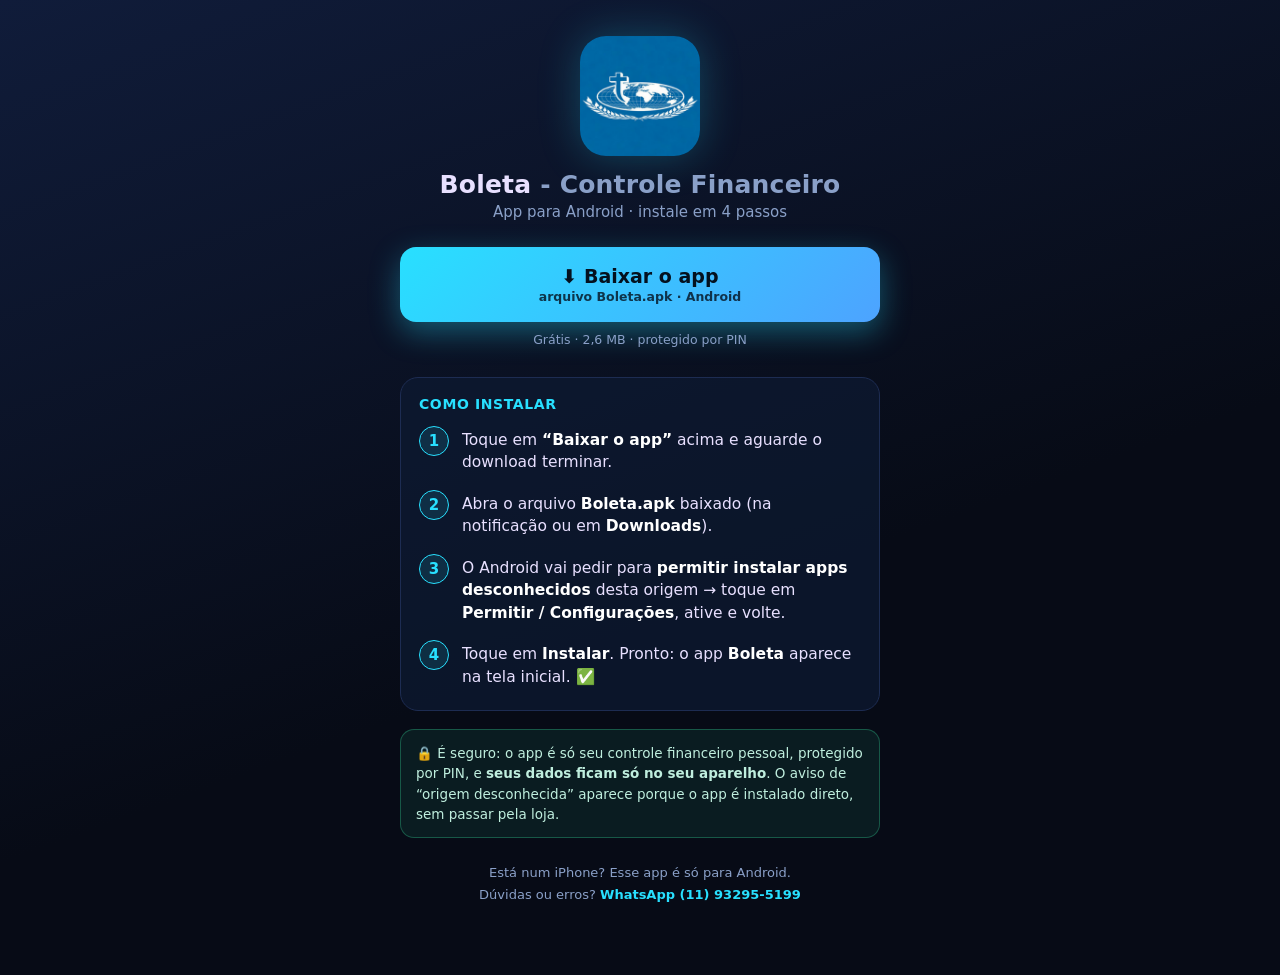
==== app/index.html @ b486fefc "Distribuicao do APK: pagina de instalacao /app, Boleta.apk hospedado e folheto do app para WhatsApp " ====
<!doctype html>
<html lang="pt-BR">
<head>
<meta charset="utf-8">
<meta name="viewport" content="width=device-width, initial-scale=1">
<meta name="theme-color" content="#070b16">
<title>Instalar o app Boleta - Controle Financeiro</title>
<style>
  :root{
    --bg:#070b16; --bg2:#0e1a33; --line:#1d2c52;
    --text:#e8e0ff; --dim:#8aa0c8; --neon:#28e0ff; --blue:#4da3ff;
    --pos:#36e0a0;
  }
  *{box-sizing:border-box}
  body{
    margin:0; font-family:system-ui,-apple-system,"Segoe UI",Roboto,sans-serif;
    color:var(--text);
    background:linear-gradient(160deg,#101c3a,#070b16 60%);
    min-height:100vh; padding:28px 18px 56px;
  }
  .wrap{max-width:480px; margin:0 auto}
  .logo{display:block; width:120px; height:120px; margin:8px auto 14px; border-radius:26px;
    box-shadow:0 0 40px rgba(40,224,255,.25)}
  h1{font-size:25px; text-align:center; margin:0 0 4px; letter-spacing:.2px}
  .sub{text-align:center; color:var(--dim); font-size:15px; margin:0 0 26px}
  .cta{
    display:flex; align-items:center; justify-content:center; gap:10px;
    background:linear-gradient(135deg,#28e0ff,#4da3ff); color:#04111f;
    font-weight:800; font-size:19px; text-decoration:none;
    padding:18px 20px; border-radius:16px; text-align:center;
    box-shadow:0 10px 30px rgba(40,224,255,.35);
  }
  .cta small{display:block; font-weight:600; font-size:12.5px; opacity:.8; margin-top:2px}
  .size{text-align:center; color:var(--dim); font-size:12.5px; margin:10px 0 30px}
  .card{background:rgba(14,26,51,.7); border:1px solid var(--line); border-radius:18px;
    padding:18px 18px 6px; margin-bottom:18px}
  .card h2{font-size:14px; letter-spacing:.6px; text-transform:uppercase;
    color:var(--neon); margin:0 0 14px}
  .step{display:flex; gap:13px; align-items:flex-start; margin-bottom:16px}
  .num{flex:none; width:30px; height:30px; border-radius:50%; background:rgba(40,224,255,.12);
    border:1px solid var(--neon); color:var(--neon); font-weight:800; font-size:15px;
    display:grid; place-items:center}
  .step p{margin:3px 0 0; font-size:15.5px; line-height:1.45}
  .step b{color:#fff}
  .tip{background:rgba(54,224,160,.08); border:1px solid rgba(54,224,160,.3);
    border-radius:14px; padding:13px 15px; color:#bfeede; font-size:13.5px; line-height:1.5; margin-bottom:18px}
  .foot{text-align:center; color:var(--dim); font-size:13px; line-height:1.7; margin-top:24px}
  .foot a{color:var(--neon); text-decoration:none; font-weight:700}
  .pos{color:var(--pos); font-weight:700}
</style>
</head>
<body>
  <div class="wrap">
    <img class="logo" src="../icons/icon-512-2.png" alt="Boleta">
    <h1>Boleta <span style="color:var(--dim);font-weight:600">- Controle Financeiro</span></h1>
    <p class="sub">App para Android · instale em 4 passos</p>

    <a class="cta" href="../Boleta.apk" download>
      <span>⬇️ Baixar o app
        <small>arquivo Boleta.apk · Android</small>
      </span>
    </a>
    <p class="size">Grátis · 2,6 MB · protegido por PIN</p>

    <div class="card">
      <h2>Como instalar</h2>
      <div class="step"><div class="num">1</div><p>Toque em <b>“Baixar o app”</b> acima e aguarde o download terminar.</p></div>
      <div class="step"><div class="num">2</div><p>Abra o arquivo <b>Boleta.apk</b> baixado (na notificação ou em <b>Downloads</b>).</p></div>
      <div class="step"><div class="num">3</div><p>O Android vai pedir para <b>permitir instalar apps desconhecidos</b> desta origem → toque em <b>Permitir / Configurações</b>, ative e volte.</p></div>
      <div class="step"><div class="num">4</div><p>Toque em <b>Instalar</b>. Pronto: o app <b class="pos">Boleta</b> aparece na tela inicial. ✅</p></div>
    </div>

    <div class="tip">
      🔒 É seguro: o app é só seu controle financeiro pessoal, protegido por PIN, e <b>seus dados ficam só no seu aparelho</b>. O aviso de “origem desconhecida” aparece porque o app é instalado direto, sem passar pela loja.
    </div>

    <p class="foot">
      Está num iPhone? Esse app é só para Android.<br>
      Dúvidas ou erros? <a href="https://wa.me/5511932955199?text=Ol%C3%A1!%20Sobre%20o%20app%20Boleta%3A%20">WhatsApp (11) 93295-5199</a>
    </p>
  </div>
</body>
</html>
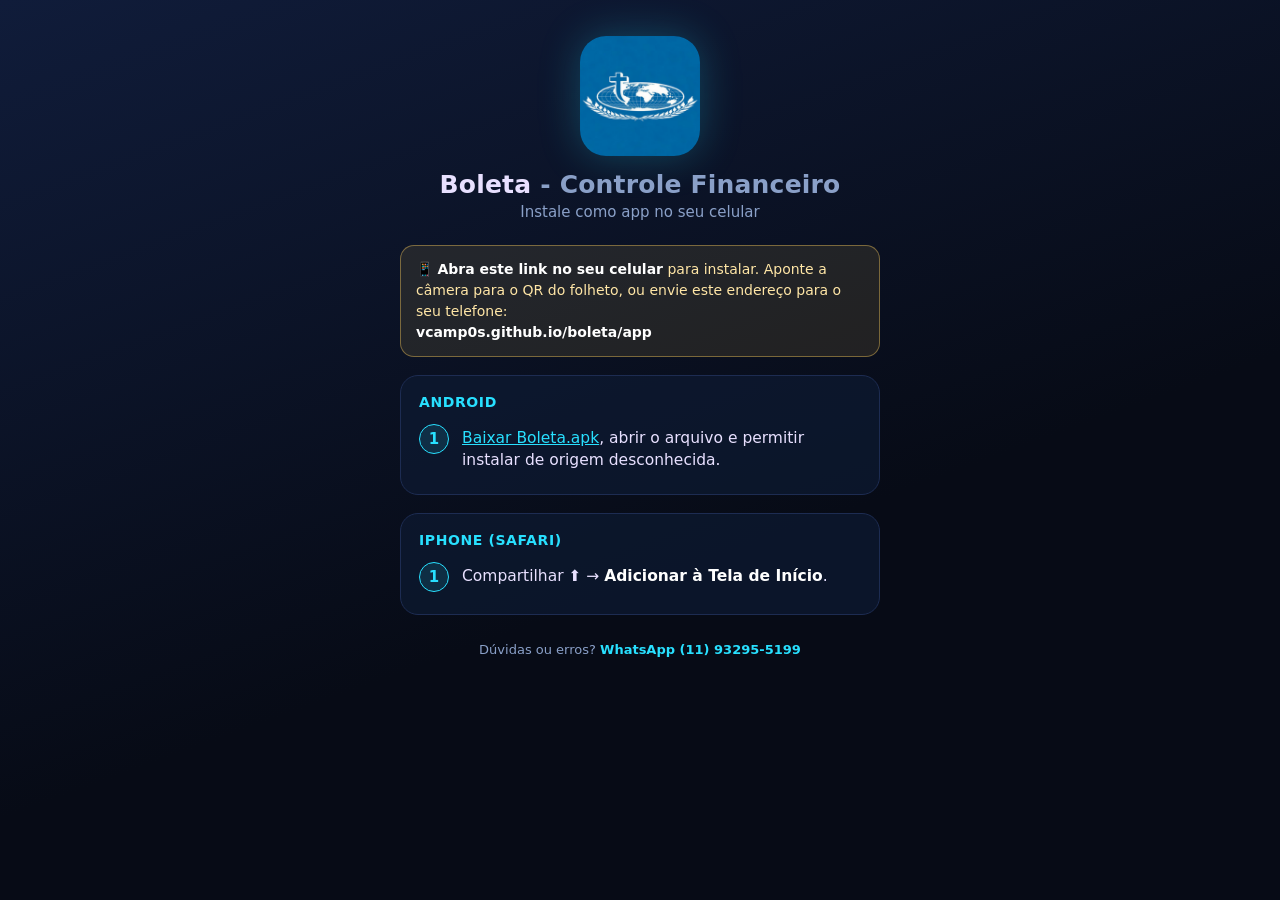
==== commit 0a4363e1: "iOS: meta tags de tela cheia (Adicionar a Tela de Inicio via Safari); pagina /app detecta o aparelho" ====
--- a/app/index.html
+++ b/app/index.html
@@ -9,7 +9,7 @@
   :root{
     --bg:#070b16; --bg2:#0e1a33; --line:#1d2c52;
     --text:#e8e0ff; --dim:#8aa0c8; --neon:#28e0ff; --blue:#4da3ff;
-    --pos:#36e0a0;
+    --pos:#36e0a0; --warn:#ffcf5c;
   }
   *{box-sizing:border-box}
   body{
@@ -22,7 +22,12 @@
   .logo{display:block; width:120px; height:120px; margin:8px auto 14px; border-radius:26px;
     box-shadow:0 0 40px rgba(40,224,255,.25)}
   h1{font-size:25px; text-align:center; margin:0 0 4px; letter-spacing:.2px}
-  .sub{text-align:center; color:var(--dim); font-size:15px; margin:0 0 26px}
+  .sub{text-align:center; color:var(--dim); font-size:15px; margin:0 0 24px}
+  .plat{display:none}
+  .plat.on{display:block}
+  .ptitle{text-align:center; font-size:13px; letter-spacing:.6px; text-transform:uppercase;
+    color:var(--dim); margin:0 0 16px}
+  .ptitle b{color:var(--neon)}
   .cta{
     display:flex; align-items:center; justify-content:center; gap:10px;
     background:linear-gradient(135deg,#28e0ff,#4da3ff); color:#04111f;
@@ -31,7 +36,7 @@
     box-shadow:0 10px 30px rgba(40,224,255,.35);
   }
   .cta small{display:block; font-weight:600; font-size:12.5px; opacity:.8; margin-top:2px}
-  .size{text-align:center; color:var(--dim); font-size:12.5px; margin:10px 0 30px}
+  .size{text-align:center; color:var(--dim); font-size:12.5px; margin:10px 0 26px}
   .card{background:rgba(14,26,51,.7); border:1px solid var(--line); border-radius:18px;
     padding:18px 18px 6px; margin-bottom:18px}
   .card h2{font-size:14px; letter-spacing:.6px; text-transform:uppercase;
@@ -42,42 +47,112 @@
     display:grid; place-items:center}
   .step p{margin:3px 0 0; font-size:15.5px; line-height:1.45}
   .step b{color:#fff}
+  .warn{background:rgba(255,207,92,.1); border:1px solid rgba(255,207,92,.4);
+    border-radius:14px; padding:13px 15px; color:#ffe6a6; font-size:14px; line-height:1.5; margin-bottom:18px}
+  .warn b{color:#fff}
   .tip{background:rgba(54,224,160,.08); border:1px solid rgba(54,224,160,.3);
     border-radius:14px; padding:13px 15px; color:#bfeede; font-size:13.5px; line-height:1.5; margin-bottom:18px}
   .foot{text-align:center; color:var(--dim); font-size:13px; line-height:1.7; margin-top:24px}
   .foot a{color:var(--neon); text-decoration:none; font-weight:700}
   .pos{color:var(--pos); font-weight:700}
+  .switch{text-align:center; margin-top:18px; font-size:13.5px}
+  .switch a{color:var(--blue); text-decoration:none}
 </style>
 </head>
 <body>
   <div class="wrap">
     <img class="logo" src="../icons/icon-512-2.png" alt="Boleta">
     <h1>Boleta <span style="color:var(--dim);font-weight:600">- Controle Financeiro</span></h1>
-    <p class="sub">App para Android · instale em 4 passos</p>
+    <p class="sub">Instale como app no seu celular</p>
 
-    <a class="cta" href="../Boleta.apk" download>
-      <span>⬇️ Baixar o app
-        <small>arquivo Boleta.apk · Android</small>
-      </span>
-    </a>
-    <p class="size">Grátis · 2,6 MB · protegido por PIN</p>
+    <!-- ============ ANDROID ============ -->
+    <section id="android" class="plat">
+      <p class="ptitle">No seu <b>Android</b></p>
+      <a class="cta" href="../Boleta.apk" download>
+        <span>⬇️ Baixar o app
+          <small>arquivo Boleta.apk · Android</small>
+        </span>
+      </a>
+      <p class="size">Grátis · 2,6 MB · protegido por PIN</p>
+      <div class="card">
+        <h2>Como instalar</h2>
+        <div class="step"><div class="num">1</div><p>Toque em <b>“Baixar o app”</b> acima e aguarde o download.</p></div>
+        <div class="step"><div class="num">2</div><p>Abra o arquivo <b>Boleta.apk</b> (na notificação ou em <b>Downloads</b>).</p></div>
+        <div class="step"><div class="num">3</div><p>Permita <b>instalar apps desconhecidos</b> desta origem → ative e volte.</p></div>
+        <div class="step"><div class="num">4</div><p>Toque em <b>Instalar</b>. Pronto: o app <b class="pos">Boleta</b> aparece na tela inicial. ✅</p></div>
+      </div>
+    </section>
 
-    <div class="card">
-      <h2>Como instalar</h2>
-      <div class="step"><div class="num">1</div><p>Toque em <b>“Baixar o app”</b> acima e aguarde o download terminar.</p></div>
-      <div class="step"><div class="num">2</div><p>Abra o arquivo <b>Boleta.apk</b> baixado (na notificação ou em <b>Downloads</b>).</p></div>
-      <div class="step"><div class="num">3</div><p>O Android vai pedir para <b>permitir instalar apps desconhecidos</b> desta origem → toque em <b>Permitir / Configurações</b>, ative e volte.</p></div>
-      <div class="step"><div class="num">4</div><p>Toque em <b>Instalar</b>. Pronto: o app <b class="pos">Boleta</b> aparece na tela inicial. ✅</p></div>
-    </div>
+    <!-- ============ iPHONE / iOS ============ -->
+    <section id="ios" class="plat">
+      <p class="ptitle">No seu <b>iPhone</b></p>
+      <div class="warn" id="ios-safari-warn">
+        ⚠️ <b>Precisa ser no Safari.</b> Se você abriu pelo WhatsApp, Instagram ou Chrome,
+        toque no menu <b>(•••)</b> ou no ícone de compartilhar e escolha <b>“Abrir no Safari”</b> antes de continuar.
+      </div>
+      <div class="card">
+        <h2>Adicionar à tela de início</h2>
+        <div class="step"><div class="num">1</div><p>No <b>Safari</b>, toque no botão <b>Compartilhar</b> — o quadradinho com uma <b>seta pra cima ⬆️</b> (na barra de baixo).</p></div>
+        <div class="step"><div class="num">2</div><p>Role para baixo e toque em <b>“Adicionar à Tela de Início”</b>.</p></div>
+        <div class="step"><div class="num">3</div><p>Toque em <b>“Adicionar”</b> no canto superior direito.</p></div>
+        <div class="step"><div class="num">4</div><p>Pronto: o ícone do <b class="pos">Boleta</b> aparece na tela e abre como app, em tela cheia. ✅</p></div>
+      </div>
+      <div class="tip">
+        🍎 No iPhone, o app é instalado direto pelo Safari (a Apple não permite baixar arquivo de app por fora da loja). Funciona offline e fica protegido por PIN.
+      </div>
+    </section>
 
-    <div class="tip">
-      🔒 É seguro: o app é só seu controle financeiro pessoal, protegido por PIN, e <b>seus dados ficam só no seu aparelho</b>. O aviso de “origem desconhecida” aparece porque o app é instalado direto, sem passar pela loja.
-    </div>
+    <!-- ============ DESKTOP / OUTROS ============ -->
+    <section id="other" class="plat">
+      <div class="warn">
+        📱 <b>Abra este link no seu celular</b> para instalar. Aponte a câmera para o QR do folheto,
+        ou envie este endereço para o seu telefone:
+        <br><b>vcamp0s.github.io/boleta/app</b>
+      </div>
+      <div class="card">
+        <h2>Android</h2>
+        <div class="step"><div class="num">1</div><p><a style="color:var(--neon)" href="../Boleta.apk" download>Baixar Boleta.apk</a>, abrir o arquivo e permitir instalar de origem desconhecida.</p></div>
+      </div>
+      <div class="card">
+        <h2>iPhone (Safari)</h2>
+        <div class="step"><div class="num">1</div><p>Compartilhar ⬆️ → <b>Adicionar à Tela de Início</b>.</p></div>
+      </div>
+    </section>
+
+    <p class="switch" id="switch"></p>
 
     <p class="foot">
-      Está num iPhone? Esse app é só para Android.<br>
       Dúvidas ou erros? <a href="https://wa.me/5511932955199?text=Ol%C3%A1!%20Sobre%20o%20app%20Boleta%3A%20">WhatsApp (11) 93295-5199</a>
     </p>
   </div>
+
+  <script>
+    (function(){
+      var ua = navigator.userAgent || '';
+      var isIOS = /iPad|iPhone|iPod/.test(ua) ||
+                  (navigator.platform === 'MacIntel' && navigator.maxTouchPoints > 1);
+      var isAndroid = /Android/.test(ua);
+      var show = isAndroid ? 'android' : (isIOS ? 'ios' : 'other');
+      document.getElementById(show).classList.add('on');
+
+      // No iOS, esconde o aviso "abra no Safari" se já estiver no Safari de verdade
+      if (isIOS) {
+        var inSafari = /Safari/.test(ua) && !/CriOS|FxiOS|EdgiOS|GSA|FBAN|FBAV|Instagram|Line|MicroMessenger/.test(ua);
+        // Em standalone (já adicionado) ou Safari puro, o aviso é menos necessário, mas mantemos
+        // por segurança porque o WebView do WhatsApp também contém "Safari".
+      }
+
+      // Link para ver os passos do outro sistema
+      var sw = document.getElementById('switch');
+      if (show === 'android') sw.innerHTML = 'Está num iPhone? <a href="#" data-go="ios">Ver passos do iPhone</a>';
+      else if (show === 'ios') sw.innerHTML = 'Está num Android? <a href="#" data-go="android">Ver passos do Android</a>';
+      sw.addEventListener('click', function(e){
+        var t = e.target.closest('[data-go]'); if(!t) return; e.preventDefault();
+        document.querySelectorAll('.plat').forEach(function(s){ s.classList.remove('on'); });
+        document.getElementById(t.dataset.go).classList.add('on');
+        sw.innerHTML = '<a href="#" data-go="'+show+'">Voltar</a>';
+      });
+    })();
+  </script>
 </body>
 </html>
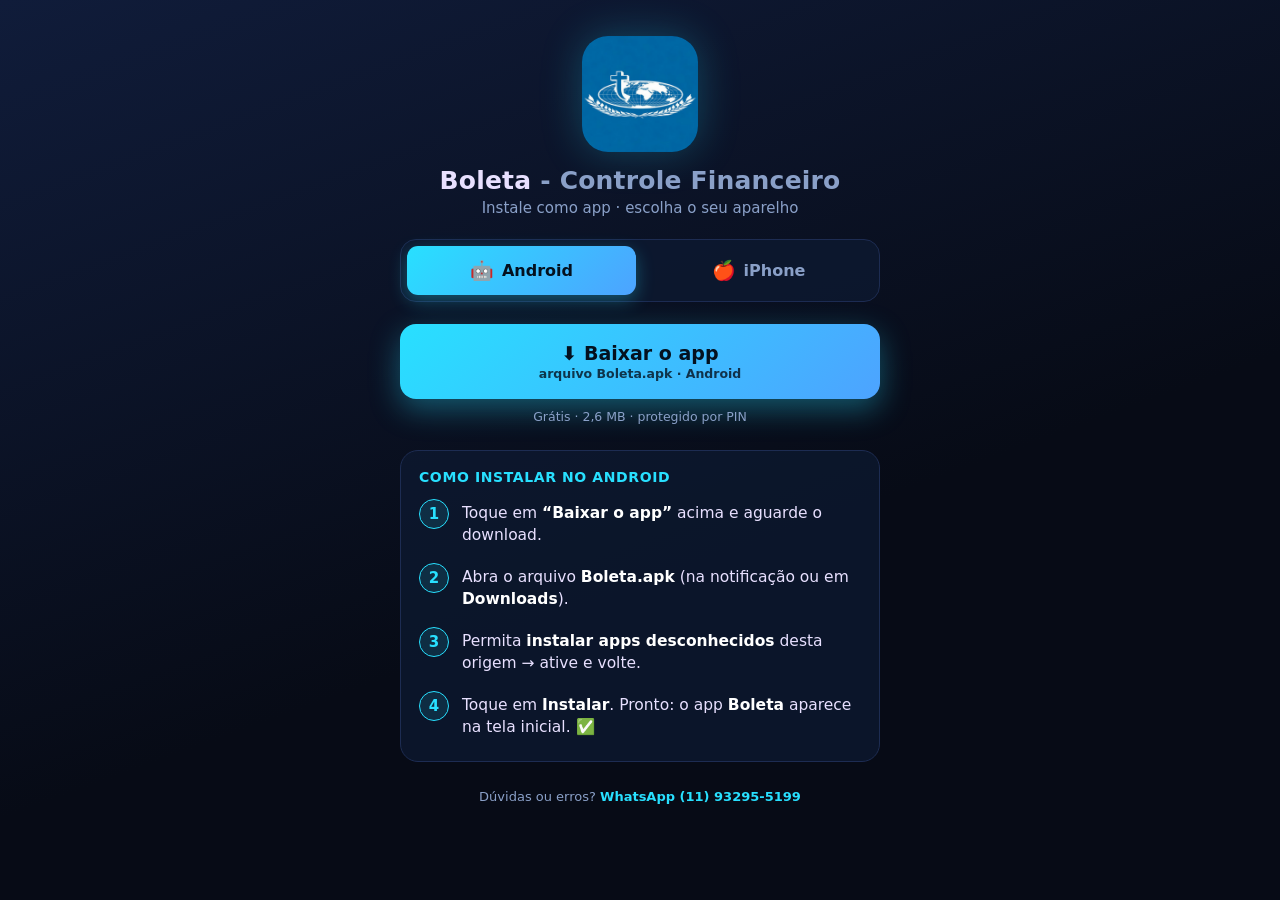
==== commit f9c94b75: "Folheto unico: pagina /app com seletor Android/iPhone (botoes) mostrando o passo a passo certo; um s" ====
--- a/app/index.html
+++ b/app/index.html
@@ -19,15 +19,24 @@
     min-height:100vh; padding:28px 18px 56px;
   }
   .wrap{max-width:480px; margin:0 auto}
-  .logo{display:block; width:120px; height:120px; margin:8px auto 14px; border-radius:26px;
+  .logo{display:block; width:116px; height:116px; margin:8px auto 14px; border-radius:26px;
     box-shadow:0 0 40px rgba(40,224,255,.25)}
   h1{font-size:25px; text-align:center; margin:0 0 4px; letter-spacing:.2px}
-  .sub{text-align:center; color:var(--dim); font-size:15px; margin:0 0 24px}
+  .sub{text-align:center; color:var(--dim); font-size:15px; margin:0 0 22px}
+
+  /* seletor Android / iPhone */
+  .toggle{display:flex; gap:8px; background:rgba(14,26,51,.7); border:1px solid var(--line);
+    border-radius:16px; padding:6px; margin:0 0 22px}
+  .tg{flex:1; display:flex; align-items:center; justify-content:center; gap:8px;
+    background:transparent; color:var(--dim); border:0; cursor:pointer;
+    font-family:inherit; font-size:16px; font-weight:700; padding:13px 8px; border-radius:11px;
+    transition:.15s}
+  .tg .ic{font-size:19px}
+  .tg.on{background:linear-gradient(135deg,#28e0ff,#4da3ff); color:#04111f;
+    box-shadow:0 6px 18px rgba(40,224,255,.3)}
+
   .plat{display:none}
   .plat.on{display:block}
-  .ptitle{text-align:center; font-size:13px; letter-spacing:.6px; text-transform:uppercase;
-    color:var(--dim); margin:0 0 16px}
-  .ptitle b{color:var(--neon)}
   .cta{
     display:flex; align-items:center; justify-content:center; gap:10px;
     background:linear-gradient(135deg,#28e0ff,#4da3ff); color:#04111f;
@@ -55,19 +64,22 @@
   .foot{text-align:center; color:var(--dim); font-size:13px; line-height:1.7; margin-top:24px}
   .foot a{color:var(--neon); text-decoration:none; font-weight:700}
   .pos{color:var(--pos); font-weight:700}
-  .switch{text-align:center; margin-top:18px; font-size:13.5px}
-  .switch a{color:var(--blue); text-decoration:none}
 </style>
 </head>
 <body>
   <div class="wrap">
     <img class="logo" src="../icons/icon-512-2.png" alt="Boleta">
     <h1>Boleta <span style="color:var(--dim);font-weight:600">- Controle Financeiro</span></h1>
-    <p class="sub">Instale como app no seu celular</p>
+    <p class="sub">Instale como app · escolha o seu aparelho</p>
+
+    <!-- SELETOR -->
+    <div class="toggle" role="tablist">
+      <button class="tg" data-p="android"><span class="ic">🤖</span> Android</button>
+      <button class="tg" data-p="ios"><span class="ic">🍎</span> iPhone</button>
+    </div>
 
     <!-- ============ ANDROID ============ -->
     <section id="android" class="plat">
-      <p class="ptitle">No seu <b>Android</b></p>
       <a class="cta" href="../Boleta.apk" download>
         <span>⬇️ Baixar o app
           <small>arquivo Boleta.apk · Android</small>
@@ -75,7 +87,7 @@
       </a>
       <p class="size">Grátis · 2,6 MB · protegido por PIN</p>
       <div class="card">
-        <h2>Como instalar</h2>
+        <h2>Como instalar no Android</h2>
         <div class="step"><div class="num">1</div><p>Toque em <b>“Baixar o app”</b> acima e aguarde o download.</p></div>
         <div class="step"><div class="num">2</div><p>Abra o arquivo <b>Boleta.apk</b> (na notificação ou em <b>Downloads</b>).</p></div>
         <div class="step"><div class="num">3</div><p>Permita <b>instalar apps desconhecidos</b> desta origem → ative e volte.</p></div>
@@ -83,15 +95,14 @@
       </div>
     </section>
 
-    <!-- ============ iPHONE / iOS ============ -->
+    <!-- ============ iPHONE ============ -->
     <section id="ios" class="plat">
-      <p class="ptitle">No seu <b>iPhone</b></p>
-      <div class="warn" id="ios-safari-warn">
+      <div class="warn">
         ⚠️ <b>Precisa ser no Safari.</b> Se você abriu pelo WhatsApp, Instagram ou Chrome,
         toque no menu <b>(•••)</b> ou no ícone de compartilhar e escolha <b>“Abrir no Safari”</b> antes de continuar.
       </div>
       <div class="card">
-        <h2>Adicionar à tela de início</h2>
+        <h2>Como instalar no iPhone</h2>
         <div class="step"><div class="num">1</div><p>No <b>Safari</b>, toque no botão <b>Compartilhar</b> — o quadradinho com uma <b>seta pra cima ⬆️</b> (na barra de baixo).</p></div>
         <div class="step"><div class="num">2</div><p>Role para baixo e toque em <b>“Adicionar à Tela de Início”</b>.</p></div>
         <div class="step"><div class="num">3</div><p>Toque em <b>“Adicionar”</b> no canto superior direito.</p></div>
@@ -101,25 +112,6 @@
         🍎 No iPhone, o app é instalado direto pelo Safari (a Apple não permite baixar arquivo de app por fora da loja). Funciona offline e fica protegido por PIN.
       </div>
     </section>
-
-    <!-- ============ DESKTOP / OUTROS ============ -->
-    <section id="other" class="plat">
-      <div class="warn">
-        📱 <b>Abra este link no seu celular</b> para instalar. Aponte a câmera para o QR do folheto,
-        ou envie este endereço para o seu telefone:
-        <br><b>vcamp0s.github.io/boleta/app</b>
-      </div>
-      <div class="card">
-        <h2>Android</h2>
-        <div class="step"><div class="num">1</div><p><a style="color:var(--neon)" href="../Boleta.apk" download>Baixar Boleta.apk</a>, abrir o arquivo e permitir instalar de origem desconhecida.</p></div>
-      </div>
-      <div class="card">
-        <h2>iPhone (Safari)</h2>
-        <div class="step"><div class="num">1</div><p>Compartilhar ⬆️ → <b>Adicionar à Tela de Início</b>.</p></div>
-      </div>
-    </section>
-
-    <p class="switch" id="switch"></p>
 
     <p class="foot">
       Dúvidas ou erros? <a href="https://wa.me/5511932955199?text=Ol%C3%A1!%20Sobre%20o%20app%20Boleta%3A%20">WhatsApp (11) 93295-5199</a>
@@ -131,27 +123,17 @@
       var ua = navigator.userAgent || '';
       var isIOS = /iPad|iPhone|iPod/.test(ua) ||
                   (navigator.platform === 'MacIntel' && navigator.maxTouchPoints > 1);
-      var isAndroid = /Android/.test(ua);
-      var show = isAndroid ? 'android' : (isIOS ? 'ios' : 'other');
-      document.getElementById(show).classList.add('on');
+      var initial = isIOS ? 'ios' : 'android';
 
-      // No iOS, esconde o aviso "abra no Safari" se já estiver no Safari de verdade
-      if (isIOS) {
-        var inSafari = /Safari/.test(ua) && !/CriOS|FxiOS|EdgiOS|GSA|FBAN|FBAV|Instagram|Line|MicroMessenger/.test(ua);
-        // Em standalone (já adicionado) ou Safari puro, o aviso é menos necessário, mas mantemos
-        // por segurança porque o WebView do WhatsApp também contém "Safari".
+      function select(p){
+        document.querySelectorAll('.plat').forEach(function(s){ s.classList.remove('on'); });
+        document.querySelectorAll('.tg').forEach(function(b){ b.classList.toggle('on', b.dataset.p === p); });
+        document.getElementById(p).classList.add('on');
       }
-
-      // Link para ver os passos do outro sistema
-      var sw = document.getElementById('switch');
-      if (show === 'android') sw.innerHTML = 'Está num iPhone? <a href="#" data-go="ios">Ver passos do iPhone</a>';
-      else if (show === 'ios') sw.innerHTML = 'Está num Android? <a href="#" data-go="android">Ver passos do Android</a>';
-      sw.addEventListener('click', function(e){
-        var t = e.target.closest('[data-go]'); if(!t) return; e.preventDefault();
-        document.querySelectorAll('.plat').forEach(function(s){ s.classList.remove('on'); });
-        document.getElementById(t.dataset.go).classList.add('on');
-        sw.innerHTML = '<a href="#" data-go="'+show+'">Voltar</a>';
+      document.querySelectorAll('.tg').forEach(function(b){
+        b.addEventListener('click', function(){ select(b.dataset.p); });
       });
+      select(initial);
     })();
   </script>
 </body>
